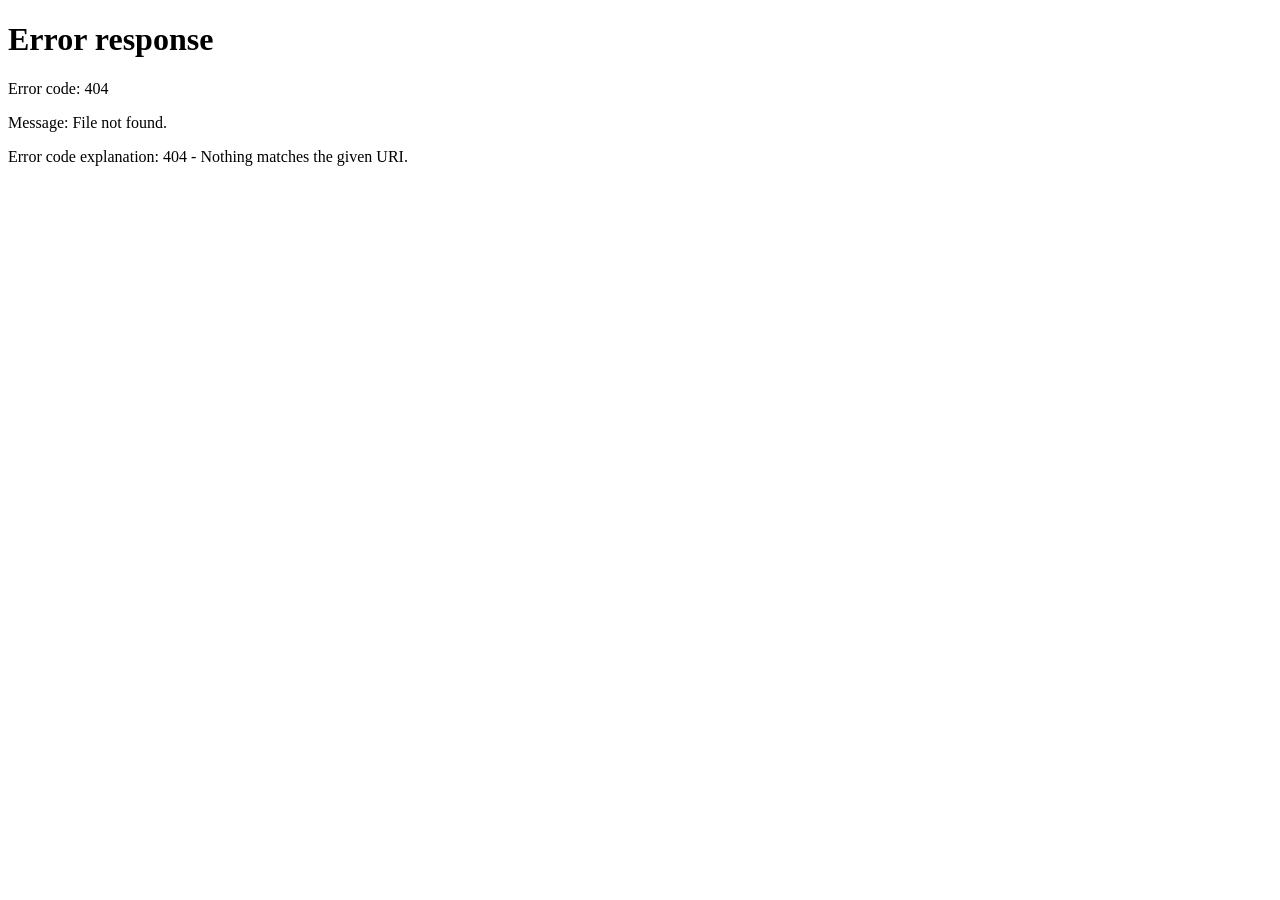
==== wwwroot/index.html @ 57f49b9d "FE - Inicio - Pantalla general index" ====
<!DOCTYPE html>
<html lang="es">

<head>
    <meta charset="UTF-8" />
    <meta name="viewport" content="width=device-width, initial-scale=1.0" />
    <title>ReservAr - Inicio</title>
    <link rel="stylesheet" href="./css/index.css" />
</head>

<body>
    <main class="home-page" data-sys-render="auto">
        <header class="navbar">
            <div class="brand">
                <h1>ReservAr</h1>
                <span>Eventos en cartelera</span>
            </div>

            <nav class="nav-actions">
                <a href="/index.html" class="btn btn-outline">Home</a>
                <button id="logoutButton" class="btn btn-primary">Logout</button>
            </nav>
        </header>

        <section class="hero">
            <h2>Encontrá tu próximo evento</h2>
            <p>Buscá eventos por nombre, fecha, horario o lugar y reservá tu asiento.</p>
        </section>

        <section class="filters-card">
            <div class="filter-group">
                <label for="searchName">Nombre del evento</label>
                <input type="text" id="searchName" placeholder="Ej: Rock, Teatro..." />
            </div>

            <div class="filter-group">
                <label for="searchDate">Fecha</label>
                <input type="date" id="searchDate" />
            </div>

            <div class="filter-group">
                <label for="searchTime">Horario</label>
                <input type="time" id="searchTime" />
            </div>

            <div class="filter-group">
                <label for="searchVenue">Lugar</label>
                <input type="text" id="searchVenue" placeholder="Ej: Niceto, Luna Park..." />
            </div>

            <div class="filter-actions">
                <button id="searchButton" class="btn btn-primary">Buscar</button>
                <button id="clearButton" class="btn btn-outline">Limpiar</button>
            </div>
        </section>

        <section class="events-section">
            <div class="section-header">
                <h3>Eventos disponibles</h3>
                <span id="eventsCount"></span>
            </div>

            <div id="loadingMessage" class="loading-message hidden">
                Cargando eventos...
            </div>

            <div id="errorMessage" class="error-message hidden"></div>

            <div id="eventsContainer" class="events-grid"></div>
        </section>
    </main>

    <script src="./js/index.js"></script>
</body>

</html>
---- wwwroot/css/index.css ----
* {
    box-sizing: border-box;
    margin: 0;
    padding: 0;
}

body {
    font-family: Arial, sans-serif;
    background: #f1f5f9;
    color: #0f172a;
}

.home-page {
    min-height: 100vh;
    padding: 24px;
}

.navbar {
    background: #ffffff;
    border-radius: 18px;
    padding: 20px 24px;
    display: flex;
    justify-content: space-between;
    align-items: center;
    box-shadow: 0 8px 24px rgba(15, 23, 42, 0.08);
}

.brand h1 {
    font-size: 28px;
    color: #111827;
}

.brand span {
    font-size: 14px;
    color: #64748b;
}

.nav-actions {
    display: flex;
    gap: 12px;
}

.btn {
    border: none;
    border-radius: 10px;
    padding: 11px 18px;
    cursor: pointer;
    font-weight: bold;
    font-size: 14px;
    text-decoration: none;
    display: inline-block;
    text-align: center;
}

.btn-primary {
    background: #2563eb;
    color: white;
}

.btn-outline {
    background: #ffffff;
    color: #2563eb;
    border: 1px solid #2563eb;
}

.btn-logout {
    background: #dc2626;
    color: white;
}

.hero {
    margin: 28px 0;
    padding: 34px 24px;
    background: linear-gradient(135deg, #0f172a, #1e40af);
    border-radius: 20px;
    color: white;
}

.hero h2 {
    font-size: 34px;
    margin-bottom: 10px;
}

.hero p {
    font-size: 16px;
    color: #dbeafe;
}

.filters-card {
    background: #ffffff;
    padding: 22px;
    border-radius: 18px;
    box-shadow: 0 8px 24px rgba(15, 23, 42, 0.08);
    display: grid;
    grid-template-columns: repeat(5, 1fr);
    gap: 16px;
    margin-bottom: 28px;
}

.filter-group {
    display: flex;
    flex-direction: column;
    gap: 8px;
}

.filter-group label {
    font-size: 13px;
    font-weight: bold;
    color: #334155;
}

.filter-group input {
    height: 42px;
    border: 1px solid #cbd5e1;
    border-radius: 10px;
    padding: 0 12px;
    font-size: 14px;
}

.filter-actions {
    display: flex;
    align-items: end;
    gap: 10px;
}

.events-section {
    background: #ffffff;
    padding: 22px;
    border-radius: 18px;
    box-shadow: 0 8px 24px rgba(15, 23, 42, 0.08);
}

.section-header {
    display: flex;
    justify-content: space-between;
    margin-bottom: 18px;
}

.section-header h3 {
    font-size: 22px;
}

.section-header span {
    color: #64748b;
    font-size: 14px;
}

.events-grid {
    display: grid;
    grid-template-columns: repeat(3, 1fr);
    gap: 18px;
}

.event-card {
    border: 1px solid #e2e8f0;
    border-radius: 16px;
    padding: 18px;
    background: #f8fafc;
    cursor: pointer;
    transition: transform 0.15s ease, box-shadow 0.15s ease;
}

.event-card:hover {
    transform: translateY(-3px);
    box-shadow: 0 10px 22px rgba(15, 23, 42, 0.12);
}

.event-card h4 {
    font-size: 19px;
    margin-bottom: 10px;
    color: #111827;
}

.event-info {
    display: flex;
    flex-direction: column;
    gap: 7px;
    color: #475569;
    font-size: 14px;
}

.status-badge {
    margin-top: 14px;
    display: inline-block;
    padding: 7px 10px;
    border-radius: 999px;
    font-size: 12px;
    font-weight: bold;
    background: #dcfce7;
    color: #166534;
}

.loading-message,
.error-message,
.empty-message {
    padding: 14px;
    border-radius: 12px;
    margin-bottom: 16px;
    font-size: 14px;
}

.loading-message {
    background: #eff6ff;
    color: #1d4ed8;
}

.error-message {
    background: #fee2e2;
    color: #b91c1c;
}

.empty-message {
    background: #f8fafc;
    color: #64748b;
    border: 1px dashed #cbd5e1;
}

.hidden {
    display: none;
}

@media (max-width: 950px) {
    .filters-card {
        grid-template-columns: 1fr 1fr;
    }

    .events-grid {
        grid-template-columns: 1fr 1fr;
    }
}

@media (max-width: 650px) {
    .home-page {
        padding: 14px;
    }

    .navbar {
        flex-direction: column;
        gap: 16px;
        align-items: flex-start;
    }

    .nav-actions {
        width: 100%;
        flex-direction: column;
    }

    .btn {
        width: 100%;
    }

    .filters-card {
        grid-template-columns: 1fr;
    }

    .events-grid {
        grid-template-columns: 1fr;
    }

    .filter-actions {
        flex-direction: column;
        align-items: stretch;
    }
}
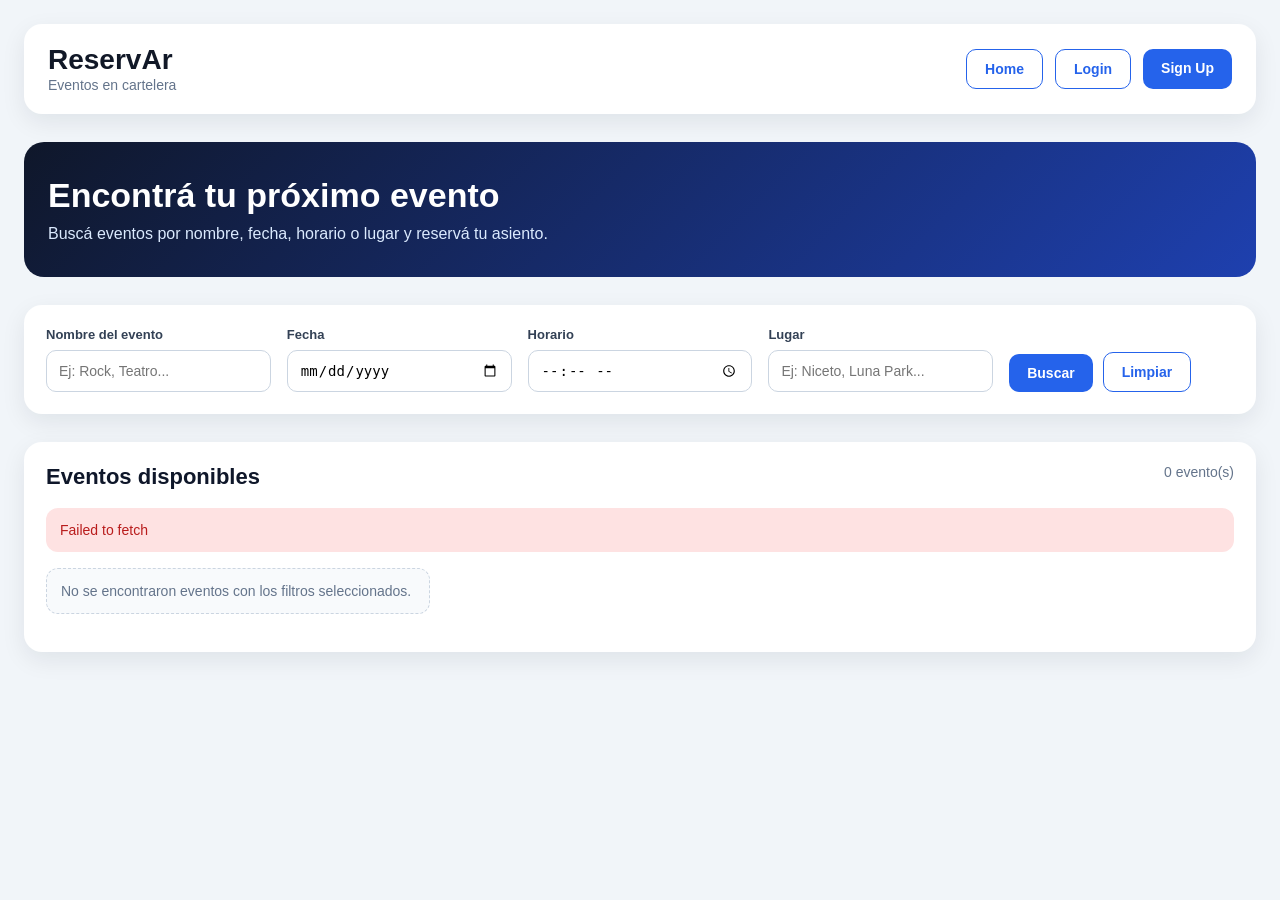
==== commit 44d8b919: "fe reservation y fe/be index" ====
--- a/wwwroot/index.html
+++ b/wwwroot/index.html
@@ -16,10 +16,7 @@
                 <span>Eventos en cartelera</span>
             </div>
 
-            <nav class="nav-actions">
-                <a href="/index.html" class="btn btn-outline">Home</a>
-                <button id="logoutButton" class="btn btn-primary">Logout</button>
-            </nav>
+            <nav id="navActions" class="nav-actions"></nav>
         </header>
 
         <section class="hero">
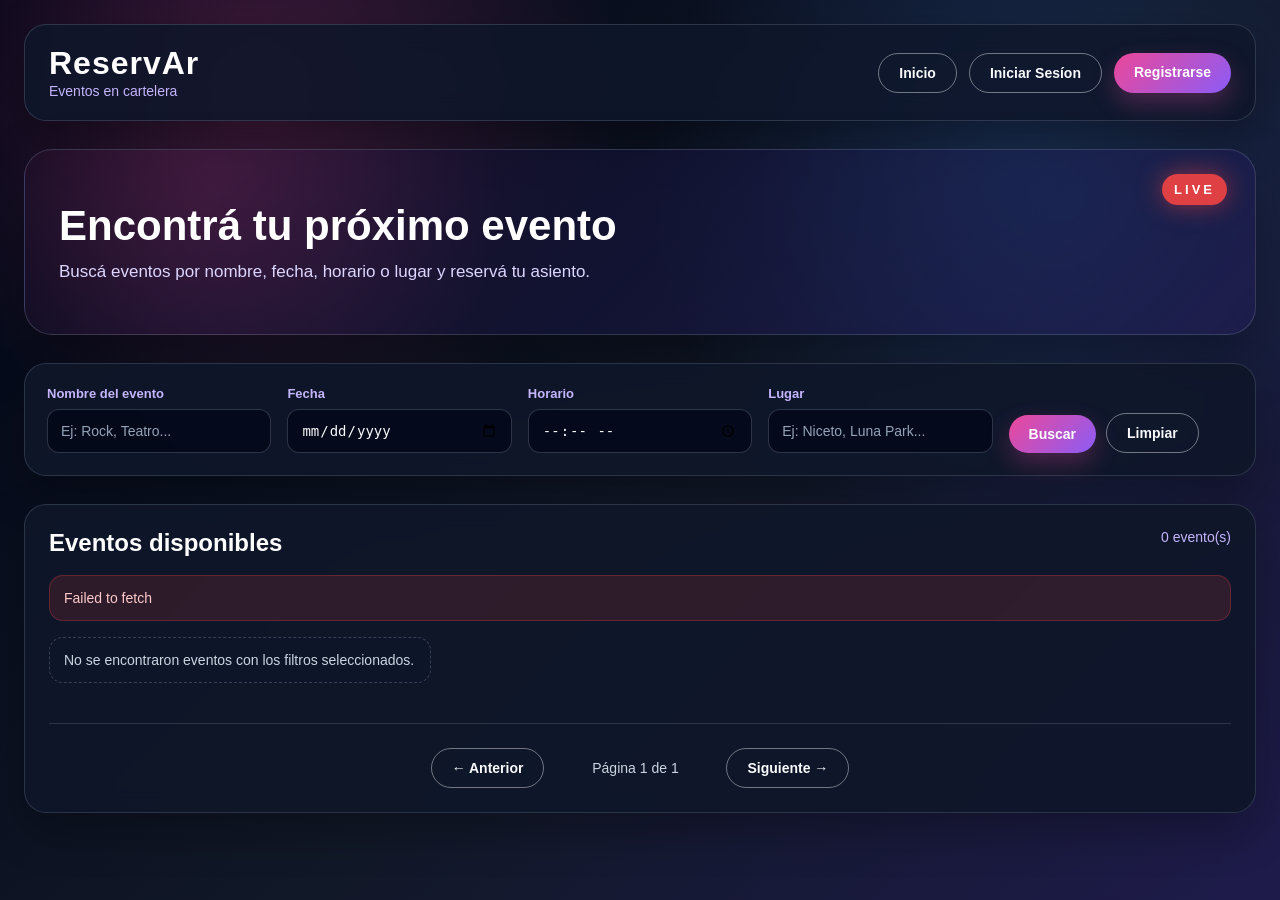
==== commit 1a421ec5: "Implementacion de paginado sobre eventos y agregacion de rutas absolutas en frontend" ====
--- a/wwwroot/index.html
+++ b/wwwroot/index.html
@@ -13,7 +13,7 @@
         <header class="navbar">
             <div class="brand">
                 <h1>ReservAr</h1>
-                <span>Eventos en cartelera</span>
+                <span id="welcomeUser">Eventos en cartelera</span>
             </div>
 
             <nav id="navActions" class="nav-actions"></nav>
@@ -64,6 +64,12 @@
             <div id="errorMessage" class="error-message hidden"></div>
 
             <div id="eventsContainer" class="events-grid"></div>
+
+            <div id="paginationControls" class="pagination-controls hidden">
+                <button id="prevPageButton" class="btn btn-outline">← Anterior</button>
+                <span id="pageInfo" class="page-info">Página <span id="currentPage">1</span> de <span id="totalPages">1</span></span>
+                <button id="nextPageButton" class="btn btn-outline">Siguiente →</button>
+            </div>
         </section>
     </main>
 
--- a/wwwroot/css/index.css
+++ b/wwwroot/css/index.css
@@ -6,8 +6,12 @@
 
 body {
     font-family: Arial, sans-serif;
-    background: #f1f5f9;
-    color: #0f172a;
+    min-height: 100vh;
+    color: #f8fafc;
+    background:
+        radial-gradient(circle at 20% 10%, rgba(236, 72, 153, 0.25), transparent 28%),
+        radial-gradient(circle at 80% 20%, rgba(59, 130, 246, 0.22), transparent 30%),
+        linear-gradient(135deg, #020617, #111827 55%, #1e1b4b);
 }
 
 .home-page {
@@ -16,23 +20,26 @@
 }
 
 .navbar {
-    background: #ffffff;
-    border-radius: 18px;
+    background: rgba(15, 23, 42, 0.86);
+    border: 1px solid rgba(148, 163, 184, 0.24);
+    border-radius: 22px;
     padding: 20px 24px;
     display: flex;
     justify-content: space-between;
     align-items: center;
-    box-shadow: 0 8px 24px rgba(15, 23, 42, 0.08);
+    box-shadow: 0 18px 45px rgba(0, 0, 0, 0.35);
+    backdrop-filter: blur(14px);
 }
 
 .brand h1 {
-    font-size: 28px;
-    color: #111827;
+    font-size: 32px;
+    color: #ffffff;
+    letter-spacing: 1px;
 }
 
 .brand span {
     font-size: 14px;
-    color: #64748b;
+    color: #c4b5fd;
 }
 
 .nav-actions {
@@ -42,59 +49,90 @@
 
 .btn {
     border: none;
-    border-radius: 10px;
-    padding: 11px 18px;
+    border-radius: 999px;
+    padding: 11px 20px;
     cursor: pointer;
     font-weight: bold;
     font-size: 14px;
     text-decoration: none;
     display: inline-block;
     text-align: center;
+    transition: transform 0.15s ease, box-shadow 0.15s ease;
+}
+
+.btn:hover {
+    transform: translateY(-2px);
 }
 
 .btn-primary {
-    background: #2563eb;
+    background: linear-gradient(135deg, #ec4899, #8b5cf6);
     color: white;
+    box-shadow: 0 10px 24px rgba(236, 72, 153, 0.28);
 }
 
 .btn-outline {
-    background: #ffffff;
-    color: #2563eb;
-    border: 1px solid #2563eb;
+    background: transparent;
+    color: #f8fafc;
+    border: 1px solid rgba(248, 250, 252, 0.42);
 }
 
 .btn-logout {
-    background: #dc2626;
+    background: linear-gradient(135deg, #ef4444, #f97316);
     color: white;
 }
 
 .hero {
     margin: 28px 0;
-    padding: 34px 24px;
-    background: linear-gradient(135deg, #0f172a, #1e40af);
-    border-radius: 20px;
+    padding: 52px 34px;
+    border-radius: 28px;
     color: white;
+    background:
+        linear-gradient(135deg, rgba(2, 6, 23, 0.42), rgba(30, 27, 75, 0.88)),
+        radial-gradient(circle at 15% 20%, rgba(236, 72, 153, 0.35), transparent 28%),
+        radial-gradient(circle at 85% 30%, rgba(14, 165, 233, 0.28), transparent 30%);
+    border: 1px solid rgba(148, 163, 184, 0.25);
+    box-shadow: 0 24px 55px rgba(0, 0, 0, 0.35);
+    position: relative;
+    overflow: hidden;
+}
+
+.hero::after {
+    content: "LIVE";
+    position: absolute;
+    right: 28px;
+    top: 24px;
+    font-size: 13px;
+    font-weight: 800;
+    letter-spacing: 3px;
+    padding: 8px 12px;
+    border-radius: 999px;
+    background: rgba(239, 68, 68, 0.92);
+    box-shadow: 0 0 24px rgba(239, 68, 68, 0.55);
 }
 
 .hero h2 {
-    font-size: 34px;
-    margin-bottom: 10px;
+    font-size: 42px;
+    margin-bottom: 12px;
+    max-width: 720px;
 }
 
 .hero p {
-    font-size: 16px;
-    color: #dbeafe;
+    font-size: 17px;
+    color: #ddd6fe;
+    max-width: 720px;
 }
 
 .filters-card {
-    background: #ffffff;
+    background: rgba(15, 23, 42, 0.9);
     padding: 22px;
-    border-radius: 18px;
-    box-shadow: 0 8px 24px rgba(15, 23, 42, 0.08);
+    border-radius: 22px;
+    border: 1px solid rgba(148, 163, 184, 0.22);
+    box-shadow: 0 18px 45px rgba(0, 0, 0, 0.28);
     display: grid;
     grid-template-columns: repeat(5, 1fr);
     gap: 16px;
     margin-bottom: 28px;
+    backdrop-filter: blur(12px);
 }
 
 .filter-group {
@@ -106,15 +144,27 @@
 .filter-group label {
     font-size: 13px;
     font-weight: bold;
-    color: #334155;
+    color: #c4b5fd;
 }
 
 .filter-group input {
-    height: 42px;
-    border: 1px solid #cbd5e1;
-    border-radius: 10px;
-    padding: 0 12px;
-    font-size: 14px;
+    height: 44px;
+    border: 1px solid rgba(148, 163, 184, 0.28);
+    background: rgba(2, 6, 23, 0.72);
+    color: #f8fafc;
+    border-radius: 12px;
+    padding: 0 13px;
+    font-size: 14px;
+    outline: none;
+}
+
+.filter-group input::placeholder {
+    color: #94a3b8;
+}
+
+.filter-group input:focus {
+    border-color: #ec4899;
+    box-shadow: 0 0 0 3px rgba(236, 72, 153, 0.18);
 }
 
 .filter-actions {
@@ -124,10 +174,12 @@
 }
 
 .events-section {
-    background: #ffffff;
-    padding: 22px;
-    border-radius: 18px;
-    box-shadow: 0 8px 24px rgba(15, 23, 42, 0.08);
+    background: rgba(15, 23, 42, 0.9);
+    padding: 24px;
+    border-radius: 22px;
+    border: 1px solid rgba(148, 163, 184, 0.22);
+    box-shadow: 0 18px 45px rgba(0, 0, 0, 0.28);
+    backdrop-filter: blur(12px);
 }
 
 .section-header {
@@ -137,11 +189,12 @@
 }
 
 .section-header h3 {
-    font-size: 22px;
+    font-size: 24px;
+    color: #ffffff;
 }
 
 .section-header span {
-    color: #64748b;
+    color: #c4b5fd;
     font-size: 14px;
 }
 
@@ -152,71 +205,114 @@
 }
 
 .event-card {
-    border: 1px solid #e2e8f0;
-    border-radius: 16px;
-    padding: 18px;
-    background: #f8fafc;
+    border: 1px solid rgba(148, 163, 184, 0.22);
+    border-radius: 20px;
+    padding: 20px;
+    background:
+        linear-gradient(180deg, rgba(30, 41, 59, 0.98), rgba(15, 23, 42, 0.98));
     cursor: pointer;
-    transition: transform 0.15s ease, box-shadow 0.15s ease;
+    transition: transform 0.18s ease, box-shadow 0.18s ease, border-color 0.18s ease;
+    position: relative;
+    overflow: hidden;
+}
+
+.event-card::before {
+    content: "🎤";
+    position: absolute;
+    right: 18px;
+    top: 16px;
+    font-size: 34px;
+    opacity: 0.16;
 }
 
 .event-card:hover {
-    transform: translateY(-3px);
-    box-shadow: 0 10px 22px rgba(15, 23, 42, 0.12);
+    transform: translateY(-5px);
+    border-color: rgba(236, 72, 153, 0.65);
+    box-shadow: 0 18px 36px rgba(236, 72, 153, 0.18);
 }
 
 .event-card h4 {
-    font-size: 19px;
-    margin-bottom: 10px;
-    color: #111827;
+    font-size: 20px;
+    margin-bottom: 12px;
+    color: #ffffff;
+    padding-right: 38px;
 }
 
 .event-info {
     display: flex;
     flex-direction: column;
-    gap: 7px;
-    color: #475569;
-    font-size: 14px;
+    gap: 8px;
+    color: #cbd5e1;
+    font-size: 14px;
+}
+
+.event-info strong {
+    color: #f9a8d4;
 }
 
 .status-badge {
-    margin-top: 14px;
+    margin-top: 16px;
     display: inline-block;
-    padding: 7px 10px;
+    padding: 8px 12px;
     border-radius: 999px;
     font-size: 12px;
     font-weight: bold;
-    background: #dcfce7;
-    color: #166534;
+    background: rgba(34, 197, 94, 0.16);
+    color: #86efac;
+    border: 1px solid rgba(34, 197, 94, 0.32);
 }
 
 .loading-message,
 .error-message,
 .empty-message {
     padding: 14px;
-    border-radius: 12px;
+    border-radius: 14px;
     margin-bottom: 16px;
     font-size: 14px;
 }
 
 .loading-message {
-    background: #eff6ff;
-    color: #1d4ed8;
+    background: rgba(59, 130, 246, 0.14);
+    color: #bfdbfe;
+    border: 1px solid rgba(59, 130, 246, 0.25);
 }
 
 .error-message {
-    background: #fee2e2;
-    color: #b91c1c;
+    background: rgba(239, 68, 68, 0.14);
+    color: #fecaca;
+    border: 1px solid rgba(239, 68, 68, 0.28);
 }
 
 .empty-message {
-    background: #f8fafc;
-    color: #64748b;
-    border: 1px dashed #cbd5e1;
+    background: rgba(15, 23, 42, 0.72);
+    color: #cbd5e1;
+    border: 1px dashed rgba(148, 163, 184, 0.32);
 }
 
 .hidden {
     display: none;
+}
+
+.pagination-controls {
+    display: flex;
+    justify-content: center;
+    align-items: center;
+    gap: 16px;
+    margin-top: 24px;
+    padding-top: 24px;
+    border-top: 1px solid rgba(148, 163, 184, 0.22);
+}
+
+.page-info {
+    color: #cbd5e1;
+    font-size: 14px;
+    min-width: 150px;
+    text-align: center;
+}
+
+.pagination-controls button:disabled {
+    opacity: 0.5;
+    cursor: not-allowed;
 }
 
 @media (max-width: 950px) {
@@ -249,6 +345,14 @@
         width: 100%;
     }
 
+    .hero {
+        padding: 38px 22px;
+    }
+
+    .hero h2 {
+        font-size: 32px;
+    }
+
     .filters-card {
         grid-template-columns: 1fr;
     }
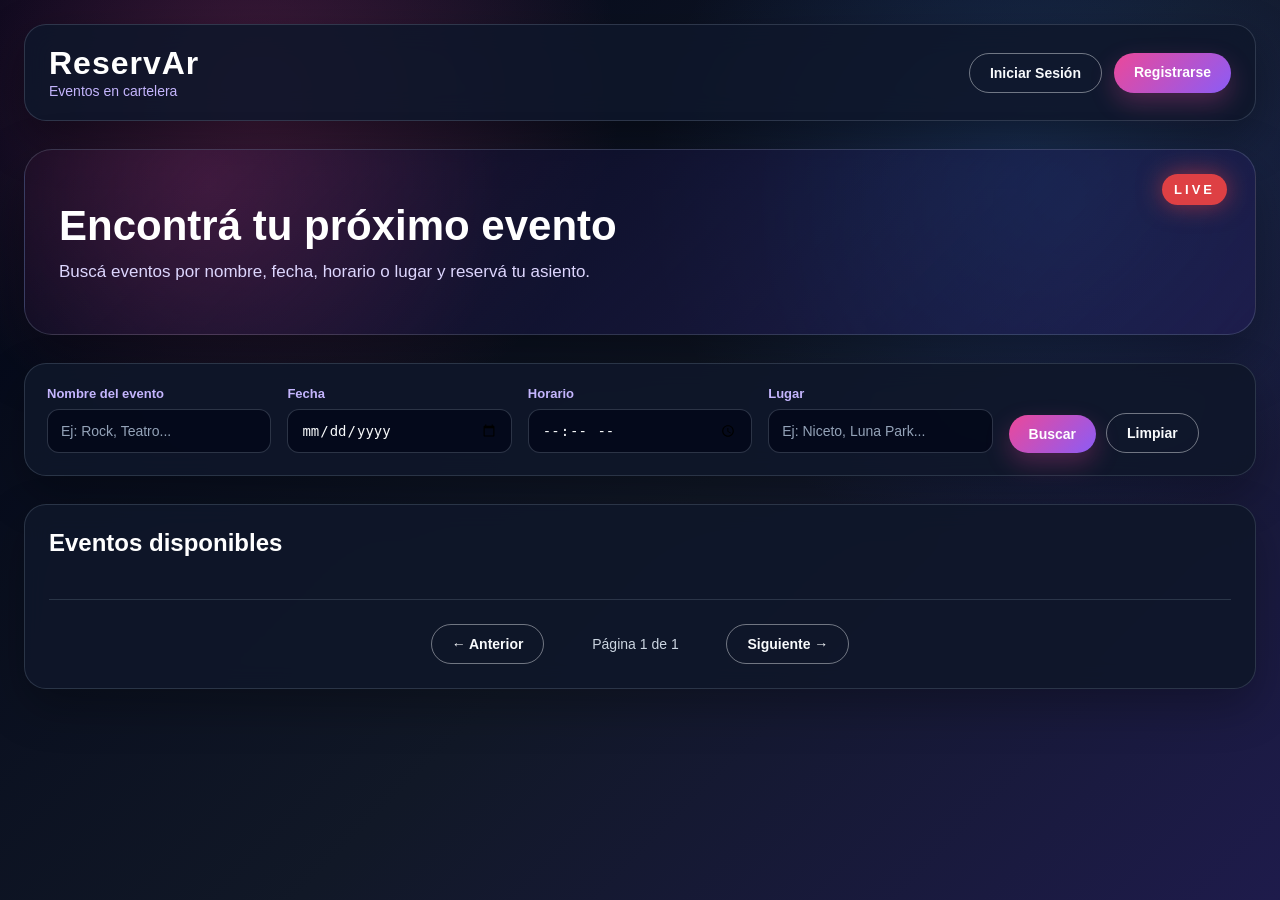
==== commit 0a0e569e: "modularizacion del proyecto frontend - Quedan particularidades por resolver" ====
--- a/wwwroot/index.html
+++ b/wwwroot/index.html
@@ -73,7 +73,7 @@
         </section>
     </main>
 
-    <script src="./js/index.js"></script>
+    <script type="module" src="./js/index.js"></script>
 </body>
 
 </html>
